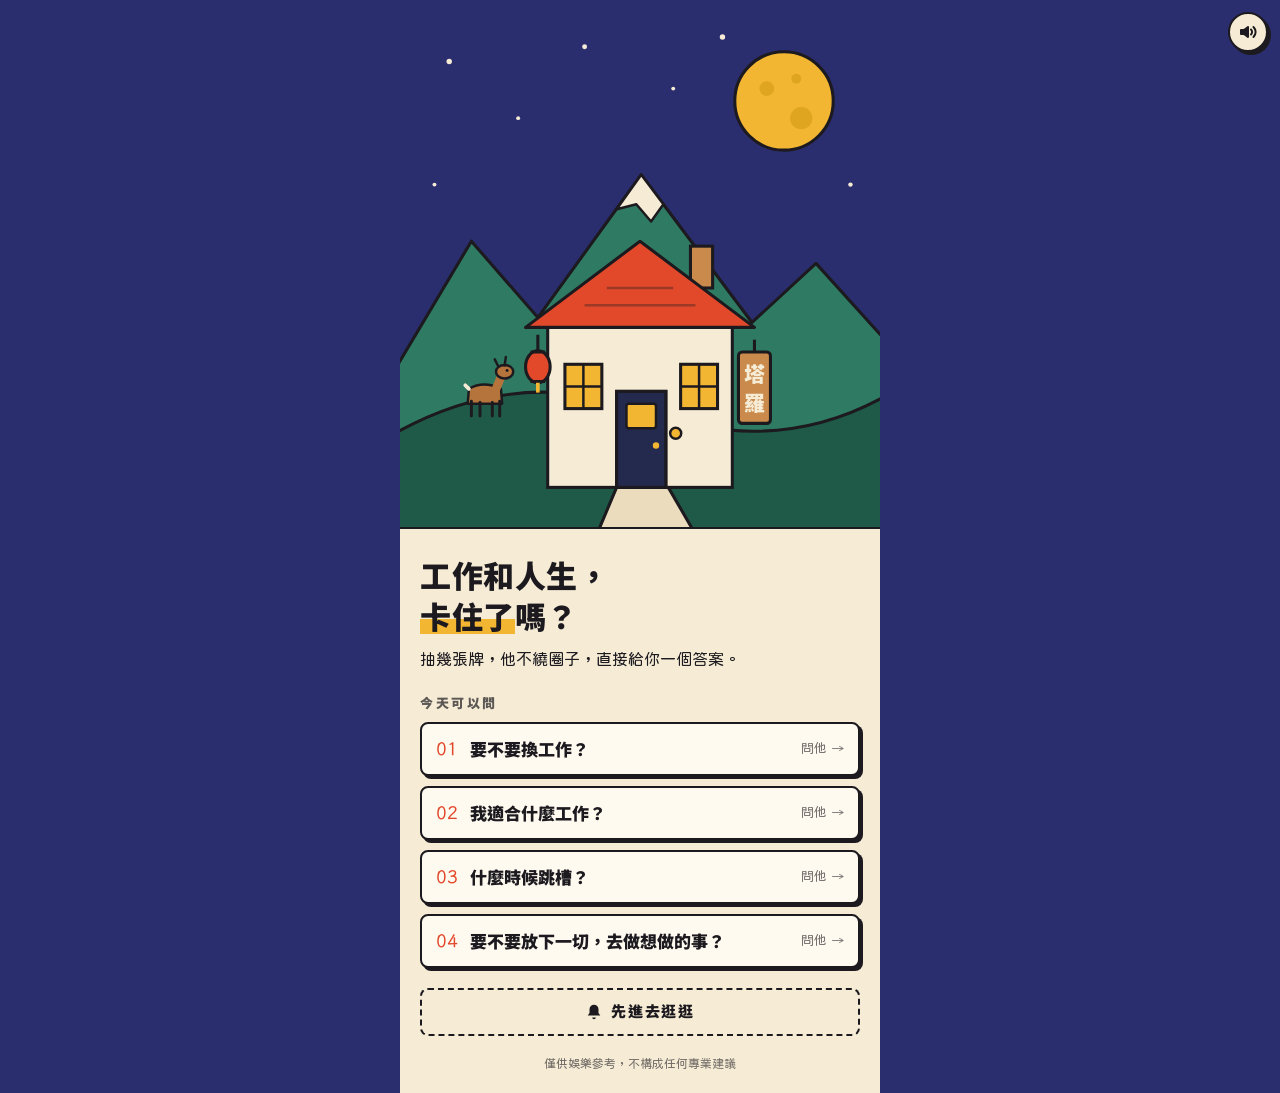
==== index.html @ 12ea39d9 "山邊塔羅試玩版：四道問題、問事單、洗牌抽牌、信件解讀 Co-Authored-By: Claude Opus 5.5 <noreply@anthropic.com> Claude-Session: h" ====
<!doctype html>
<html lang="zh-Hant">
<head>
<meta charset="utf-8">
<meta name="viewport" content="width=device-width, initial-scale=1, viewport-fit=cover">
<title>山邊塔羅（試玩版）</title>
<meta name="robots" content="noindex, nofollow">
<meta name="description" content="工作和人生，卡住了嗎？抽幾張牌，他不繞圈子，直接給你一個答案。">
<meta property="og:type" content="website">
<meta property="og:title" content="山邊塔羅（試玩版）">
<meta property="og:description" content="工作和人生，卡住了嗎？抽幾張牌，他不繞圈子，直接給你一個答案。">
<meta property="og:url" content="https://alvieforwork.github.io/tarot/">
<meta property="og:image" content="https://alvieforwork.github.io/tarot/og.jpg">
<meta property="og:image:width" content="1200">
<meta property="og:image:height" content="630">
<meta name="twitter:card" content="summary_large_image">
<link rel="preconnect" href="https://fonts.googleapis.com">
<link rel="preconnect" href="https://fonts.gstatic.com" crossorigin>
<link href="https://fonts.googleapis.com/css2?family=Huninn&family=LXGW+WenKai+TC:wght@700&family=Noto+Sans+TC:wght@900&family=Noto+Serif+TC:wght@900&display=swap" rel="stylesheet">
<style>
:root{
  --ink:#1c1a1f; --paper:#f6ecd6; --paper-2:#eadcbd; --kraft:#d7b27c; --kraft-2:#c49a5f;
  --table:#1f5a48; --table-2:#2f7a62; --sky:#2a2d6e;
  --red:#e2492b; --yellow:#f2b632; --navy:#232a4d; --skin:#f0c8a2; --wood:#8a5a33;
  --card-w:86px;
  --ui:"Huninn","Noto Sans TC",system-ui,sans-serif;
  --display:"Noto Sans TC",system-ui,sans-serif;
  --hand:"LXGW WenKai TC","Huninn",serif;
  --stamp:"Noto Serif TC",serif;
}
*{box-sizing:border-box;margin:0;padding:0}
[hidden]{display:none!important}
html,body{min-height:100%}
body{font-family:var(--ui);color:var(--ink);line-height:1.65;-webkit-font-smoothing:antialiased;overflow-x:hidden;
  background:var(--sky);transition:background .5s}
body.at-table{background:#184a3b}
button{font:inherit;color:inherit;background:none;border:0;cursor:pointer;-webkit-tap-highlight-color:transparent}
svg{display:block}
.app{max-width:480px;margin:0 auto;min-height:100vh;min-height:100dvh;display:flex;flex-direction:column;position:relative}
.screen{display:none;flex:1;flex-direction:column}
.screen.on{display:flex}
.app.shake{animation:shake .32s}
@keyframes shake{20%{transform:translate(-5px,2px)}40%{transform:translate(5px,-2px)}60%{transform:translate(-3px,1px)}80%{transform:translate(2px,0)}}
@keyframes pop{from{opacity:0;transform:translateY(6px) scale(.94) rotate(var(--r,0deg))}to{opacity:1;transform:none rotate(var(--r,0deg))}}
@keyframes rise{from{opacity:0;transform:translateY(14px)}to{opacity:1;transform:none}}

/* 共用：紙、按鈕 */
.paper{background:var(--paper);border:2.5px solid var(--ink);border-radius:6px;box-shadow:5px 5px 0 var(--ink)}
.btn{display:flex;align-items:center;justify-content:center;gap:8px;width:100%;height:54px;border:2.5px solid var(--ink);border-radius:8px;
  background:var(--red);color:var(--paper);font-family:var(--display);font-weight:900;font-size:17px;letter-spacing:.12em;
  box-shadow:4px 4px 0 var(--ink);transition:transform .08s,box-shadow .08s}
.btn:active{transform:translate(4px,4px);box-shadow:0 0 0 var(--ink)}
.btn:disabled{background:#d3c8ae;color:#8f8672;box-shadow:none;transform:none;cursor:default}
.btn.yellow{background:var(--yellow);color:var(--ink)}
.link{font-size:15px;text-decoration:underline;text-underline-offset:4px;text-decoration-thickness:1.5px;padding:8px 4px}
.link.on-table{color:var(--paper)}
.fine{font-size:12px;opacity:.6;text-align:center}

.mute{position:fixed;top:12px;right:12px;z-index:30;width:40px;height:40px;border-radius:50%;background:var(--paper);border:2.5px solid var(--ink);
  box-shadow:3px 3px 0 var(--ink);display:grid;place-items:center}
.mute svg{width:20px;height:20px}
.mute[aria-pressed=false] .wave{display:none}
.mute[aria-pressed=true] .x{display:none}

/* ---------- 店門口 ---------- */
.scene{width:100%;height:auto}
.scene .door-leaf{transform-box:fill-box;transform-origin:left center;transition:transform .55s cubic-bezier(.5,0,.2,1)}
.scene.open .door-leaf{transform:scaleX(.08)}
.scene .smoke circle,.candle .puff circle{transform-box:fill-box;transform-origin:center}
.scene .smoke circle{animation:smoke 4s linear infinite;opacity:0}
.scene .smoke circle:nth-child(2){animation-delay:1.3s}
.scene .smoke circle:nth-child(3){animation-delay:2.6s}
@keyframes smoke{0%{opacity:0;transform:translate(0,0) scale(.6)}20%{opacity:.9}100%{opacity:0;transform:translate(14px,-46px) scale(1.5)}}
.scene .star{animation:tw 3s ease-in-out infinite}
.scene .star:nth-of-type(2n){animation-delay:1.2s}
@keyframes tw{50%{opacity:.25}}
.scene .lantern{transform-box:fill-box;transform-origin:top center;animation:sway 4s ease-in-out infinite}
@keyframes sway{0%,100%{transform:rotate(-5deg)}50%{transform:rotate(5deg)}}
.scene .deer{cursor:pointer;transform-box:fill-box;transform-origin:bottom center}
.scene .deer.jump{animation:jump .5s}
@keyframes jump{30%{transform:translateY(-16px) rotate(-6deg)}60%{transform:translateY(0)}80%{transform:translateY(-5px)}}
.scene .bark{opacity:0;transition:opacity .15s}
.scene .bark.on{opacity:1}
.door-panel{flex:1;background:var(--paper);border-top:2.5px solid var(--ink);padding:26px 20px 20px;display:flex;flex-direction:column;margin-top:-2px}
.door-panel h1{font-family:var(--display);font-weight:900;font-size:31px;line-height:1.3;letter-spacing:.02em}
.door-panel h1 em{font-style:normal;background:linear-gradient(transparent 58%,var(--yellow) 58% 92%,transparent 92%)}
.door-panel p{font-size:16px;margin:10px 0 20px;max-width:330px}
.door-label{font-family:var(--display);font-weight:900;font-size:13px;letter-spacing:.2em;margin-bottom:8px;opacity:.7}
.door-list{display:flex;flex-direction:column;gap:10px;margin-bottom:20px}
.door-q{display:flex;align-items:center;gap:12px;width:100%;min-height:54px;padding:10px 14px;background:#fffaf0;border:2.5px solid var(--ink);border-radius:8px;
  box-shadow:3px 3px 0 var(--ink);text-align:left;font-family:var(--display);font-weight:900;font-size:17px;transition:transform .08s,box-shadow .08s,background .15s}
.door-q:hover{background:#fff3cf}
.door-q:active{transform:translate(3px,3px);box-shadow:0 0 0 var(--ink)}
.door-q .no{font-family:var(--hand);font-weight:700;color:var(--red);font-size:18px}
.door-q .t{flex:1}
.door-q .go{font-family:var(--ui);font-weight:400;font-size:13px;opacity:.6}
.btn.ghost{background:transparent;color:var(--ink);box-shadow:none;border-style:dashed;height:48px;font-size:15px}
.btn.ghost:active{transform:none}
.btn.ghost svg{fill:var(--ink)}
.door-panel .fine{margin-top:auto;padding-top:18px}

/* ---------- 算命桌 ---------- */
#s-table{background:var(--table);background-image:radial-gradient(rgba(255,255,255,.06) 1.2px,transparent 1.6px);background-size:14px 14px;
  border-left:2.5px solid var(--ink);border-right:2.5px solid var(--ink)}
.reader{position:relative;flex:none}
.reader .hands{width:100%;height:auto}
.finger{transform-box:fill-box}
.hands.drum .rh .finger{animation:drum 1.1s ease-in-out infinite}
.hands.drum .rh .f2{animation-delay:.09s}.hands.drum .rh .f3{animation-delay:.18s}.hands.drum .rh .f4{animation-delay:.27s}
@keyframes drum{0%,40%,100%{transform:translateY(0)}18%{transform:translateY(-6px)}}
.hands .lh,.hands .rh{transform-box:fill-box;transform-origin:top center;transition:transform .2s}
.hands.nod .lh{animation:nod .45s}
@keyframes nod{40%{transform:translateY(-7px) rotate(-4deg)}}
.prop{position:absolute;bottom:2px}
.prop.candle{left:14px;width:42px}
.prop.cup{right:10px;width:58px}
.flame{transform-box:fill-box;transform-origin:bottom center;animation:flick 1.4s ease-in-out infinite;transition:opacity .2s}
@keyframes flick{0%,100%{transform:scale(1) rotate(-2deg)}35%{transform:scale(1.08,.94) rotate(3deg)}70%{transform:scale(.94,1.06) rotate(-3deg)}}
.candle.out .flame{opacity:0}
.candle.big .flame{animation:big .9s}
@keyframes big{30%{transform:scale(1.9)}}
.candle.dim .flame{animation:dim 1s}
@keyframes dim{30%{transform:scale(.35)}}
.candle .puff{opacity:0}
.candle.out .puff{animation:smoke 1.2s linear}
.steam path{stroke-dasharray:4 5;animation:steam 2.4s linear infinite}
@keyframes steam{to{stroke-dashoffset:-18}}
.cup.clink{animation:clink .3s}
@keyframes clink{30%{transform:rotate(-7deg)}70%{transform:rotate(4deg)}}

.remark{--r:-1.5deg;position:relative;z-index:3;margin:-8px auto 0;width:fit-content;max-width:calc(100% - 48px);min-height:44px;
  background:var(--paper);border:2px solid var(--ink);box-shadow:3px 3px 0 var(--ink);border-radius:3px;
  padding:8px 16px;font-family:var(--hand);font-weight:700;font-size:19px;line-height:1.45;text-align:center;transform:rotate(var(--r))}
.remark.pop{animation:pop .28s ease-out both}
.remark::before{content:"";position:absolute;left:50%;top:-9px;width:44px;height:14px;margin-left:-22px;background:rgba(242,182,50,.85);border:1.5px solid rgba(28,26,31,.5);transform:rotate(2deg)}

.stage{display:none;flex:1;flex-direction:column;padding:18px 16px 28px}
.stage.on{display:flex;animation:rise .4s ease-out}

/* 問事單 */
.slip{padding:18px 18px 20px;transform:rotate(-.5deg);display:flex;flex-direction:column}
.slip-head{display:flex;align-items:center;justify-content:space-between;padding-bottom:12px;border-bottom:2.5px solid var(--ink);margin-bottom:16px}
.slip-head .ttl{font-family:var(--display);font-weight:900;font-size:15px;letter-spacing:.3em;color:var(--red);border:2px solid var(--red);padding:2px 6px 2px 10px;border-radius:3px}
.slip-head{flex-wrap:wrap;row-gap:8px}
.slip-title{order:3;width:100%;font-family:var(--display);font-weight:900;font-size:13px;opacity:.6;letter-spacing:.08em}
.slip-head .no{font-size:13px;letter-spacing:.06em}
.slip-head .no b{font-family:var(--hand);font-size:17px;color:var(--red)}
.ticks{display:flex;gap:5px}
.ticks i{width:16px;height:6px;border:1.5px solid var(--ink);border-radius:1px}
.ticks i.done{background:var(--ink)}
.ticks i.now{background:var(--red);border-color:var(--red)}
.q-label{font-family:var(--display);font-weight:900;font-size:20px;margin-bottom:4px}
.q-hint{font-size:13px;opacity:.65;margin-bottom:6px}
.opts{display:flex;flex-direction:column;margin-bottom:18px}
.opt{display:flex;align-items:center;gap:12px;width:100%;min-height:52px;padding:10px 2px;border-bottom:1.5px dashed rgba(28,26,31,.32);text-align:left;font-size:17px}
.opt .mark{flex:none;width:22px;height:22px;border:2px solid var(--ink);border-radius:50%;position:relative;background:#fffaf0}
.opt.multi .mark{border-radius:4px}
.opt .tx{position:relative;z-index:0;padding:0 5px}
.opt .tx::before{content:"";position:absolute;left:0;right:0;bottom:3px;height:58%;background:var(--yellow);z-index:-1;border-radius:2px;
  transform:scaleX(0) skewX(-8deg);transform-origin:left;transition:transform .28s cubic-bezier(.3,.8,.3,1)}
.opt[aria-pressed=true] .tx::before{transform:scaleX(1) skewX(-8deg)}
.opt .mark::after{content:"";position:absolute;left:5px;top:-7px;width:10px;height:20px;border:solid var(--red);border-width:0 3.5px 3.5px 0;
  transform:rotate(40deg) scale(0);transform-origin:bottom right;transition:transform .18s .05s}
.opt[aria-pressed=true] .mark::after{transform:rotate(40deg) scale(1)}
.line-input{width:100%;border:0;border-bottom:2.5px solid var(--ink);background:transparent;font-family:var(--hand);font-weight:700;font-size:26px;
  color:var(--ink);padding:10px 2px 6px;margin:6px 0 22px;outline:none;border-radius:0}
.line-input:focus{border-bottom-color:var(--red)}
.line-input::placeholder{color:rgba(28,26,31,.3);font-size:20px}
textarea.line-input{font-size:20px;height:148px;resize:none;border-bottom:0;padding:0 2px;line-height:37px;
  background-image:repeating-linear-gradient(transparent 0 35px,rgba(28,26,31,.35) 35px 37px)}
textarea.line-input:focus{background-image:repeating-linear-gradient(transparent 0 35px,var(--red) 35px 37px)}
.slip-actions{margin-top:6px;display:flex;flex-direction:column;align-items:center;gap:4px}

/* 菜單 */
.menu{padding:20px 18px 18px;transform:rotate(.4deg)}
.menu-head{text-align:center;padding-bottom:10px;border-bottom:2.5px solid var(--ink)}
.menu-head .t{font-family:var(--hand);font-weight:700;font-size:34px;line-height:1.25}
.menu-head .s{font-size:12px;letter-spacing:.3em;opacity:.6}
.dish{position:relative;display:grid;grid-template-columns:1fr auto;gap:2px 14px;width:100%;text-align:left;padding:16px 6px 16px 4px;
  border-bottom:1.5px dashed rgba(28,26,31,.32);transition:background .15s}
.dish:hover{background:rgba(242,182,50,.16)}
.dish:active{background:rgba(242,182,50,.3)}
.dish .ttl{font-family:var(--display);font-weight:900;font-size:21px;line-height:1.35}
.dish .no{font-family:var(--hand);font-weight:700;color:var(--red);font-size:19px;margin-right:8px}
.dish .price{grid-column:2;grid-row:1/4;align-self:center;font-family:var(--hand);font-weight:700;font-size:27px;color:var(--red);line-height:1}
.dish .price small{font-size:12px;margin-right:2px;font-family:var(--ui)}
.dish .desc{grid-column:1;font-size:14px;opacity:.8}
.dish .mini{grid-column:1;display:flex;gap:7px;margin-top:6px}
.dish .mr{display:flex;gap:2px}
.dish .mr i{width:9px;height:15px;border:1.5px solid var(--ink);border-radius:2px;background:var(--navy)}
.dish .sticker{position:absolute;right:-10px;top:-6px;width:44px;height:44px;border-radius:50%;background:var(--yellow);border:2px solid var(--ink);
  display:grid;place-items:center;font-family:var(--display);font-weight:900;font-size:12px;transform:rotate(12deg);box-shadow:2px 2px 0 var(--ink)}
.menu-foot{font-size:12.5px;text-align:center;opacity:.65;margin-top:14px;line-height:1.8}
.letter-head{font-family:var(--display);font-weight:900;font-size:13px;letter-spacing:.15em;color:var(--red);margin-bottom:8px}

/* 牌 */
.card{width:var(--card-w);aspect-ratio:.58;position:relative;transform-style:preserve-3d;transition:transform .7s cubic-bezier(.3,.7,.2,1)}
.card .face{position:absolute;inset:0;border-radius:7px;backface-visibility:hidden;-webkit-backface-visibility:hidden;overflow:hidden;border:2px solid var(--ink)}
.card .front{transform:rotateY(180deg);background:#e9dfc8}
.card .front img{width:100%;height:100%;object-fit:cover;display:block}
.card.rev .front img{transform:rotate(180deg)}
.card.flipped{transform:rotateY(180deg)}
.back{background:var(--navy)}
.back::before{content:"";position:absolute;inset:4px;border:1.5px solid var(--paper);border-radius:3px;
  background:repeating-linear-gradient(45deg,rgba(246,236,214,.13) 0 2px,transparent 2px 8px),repeating-linear-gradient(-45deg,rgba(246,236,214,.13) 0 2px,transparent 2px 8px)}
.back::after{content:"";position:absolute;inset:0;background:url("data:image/svg+xml,%3Csvg xmlns='http://www.w3.org/2000/svg' viewBox='0 0 40 40'%3E%3Ccircle cx='20' cy='20' r='13' fill='%23232a4d'/%3E%3Cpath d='M26 10.8A11 11 0 1 0 26 29.2A10 10 0 0 1 26 10.8z' fill='%23f2b632' stroke='%231c1a1f' stroke-width='1.2'/%3E%3C/svg%3E") center/50% no-repeat}

/* 洗牌 */
.shuffle-wrap{flex:1;display:flex;flex-direction:column;align-items:center;justify-content:center;gap:26px;padding-bottom:30px}
.deck{position:relative;width:132px;aspect-ratio:.58;touch-action:none;user-select:none;-webkit-user-select:none;-webkit-touch-callout:none;cursor:grab}
.deck .card{position:absolute;inset:0;width:100%;transition:none;box-shadow:2px 2px 0 var(--ink);border-radius:7px}
.bar{width:180px;height:16px;border:2.5px solid var(--ink);border-radius:8px;background:var(--paper);overflow:hidden;box-shadow:3px 3px 0 var(--ink)}
.bar i{display:block;height:100%;width:0;background:var(--yellow);border-right:2.5px solid var(--ink)}
.tag{font-family:var(--display);font-weight:900;font-size:14px;letter-spacing:.1em;background:var(--paper);border:2px solid var(--ink);border-radius:3px;padding:3px 10px;box-shadow:3px 3px 0 var(--ink)}

/* 牌陣 */
.spread{display:grid;grid-template-columns:auto repeat(3,var(--card-w));gap:26px 12px;justify-content:center;align-items:center;margin:4px 0 26px}
.row-tag{writing-mode:vertical-rl;font-family:var(--display);font-weight:900;letter-spacing:.3em;font-size:14px;background:var(--paper);
  border:2px solid var(--ink);border-radius:3px;padding:10px 3px 6px;box-shadow:3px 3px 0 var(--ink)}
.row-tag.alt{background:var(--yellow)}
.slot{width:var(--card-w);aspect-ratio:.58;border-radius:7px;border:2px dashed rgba(246,236,214,.55);position:relative;perspective:800px}
.slot .pos{position:absolute;left:0;right:0;bottom:-22px;text-align:center;font-size:12px;color:var(--paper);opacity:.85}
.slot .card{position:absolute;inset:-2px;width:auto;cursor:pointer;box-shadow:3px 3px 0 rgba(0,0,0,.35);border-radius:7px}
.slot .card.flipped{cursor:default}
.fan{position:relative;height:172px;margin:0 -16px}
.fan .card{--w:56px;width:var(--w);position:absolute;left:50%;bottom:36px;margin-left:calc(var(--w) / -2);transform-origin:50% 270%;
  transition:transform .3s ease,opacity .25s;cursor:pointer}
.fan .card.taken{opacity:0;pointer-events:none}
.pick-actions{display:flex;justify-content:center}
.flyer{position:fixed!important;z-index:40;pointer-events:none;margin:0!important}

/* 解讀信 */
.letter{padding:22px 18px 26px;transform:rotate(.3deg)}
.letter .dear{font-family:var(--hand);font-weight:700;font-size:21px;line-height:1.7}
.letter .dear p{margin-bottom:4px}
.sec{display:flex;align-items:center;gap:10px;margin:30px 0 8px}
.sec span{font-family:var(--display);font-weight:900;font-size:14px;letter-spacing:.2em;background:var(--ink);color:var(--paper);padding:3px 8px 3px 11px;border-radius:2px}
.sec::after{content:"";flex:1;border-top:2.5px solid var(--ink)}
.cread{display:grid;grid-template-columns:70px 1fr;gap:14px;padding:14px 0;border-bottom:1.5px dashed rgba(28,26,31,.32)}
.cread .card{--card-w:70px;box-shadow:3px 3px 0 var(--ink);border-radius:7px}
.cread .meta{font-family:var(--display);font-weight:900;font-size:12px;letter-spacing:.1em;color:var(--red)}
.cread .nm{font-family:var(--display);font-weight:900;font-size:19px;margin:1px 0 3px}
.cread .nm small{font-family:var(--ui);font-weight:400;font-size:13px;background:var(--yellow);padding:0 6px;border-radius:2px;margin-left:6px;vertical-align:2px}
.cread p{font-size:15.5px}

.envelope{position:relative;margin-top:30px;background:var(--kraft);border:2.5px solid var(--ink);border-radius:6px;box-shadow:5px 5px 0 var(--ink);padding:140px 18px 20px;overflow:hidden}
.envelope .flap{position:absolute;left:0;top:0;width:100%;height:96px}
.envelope .seal{position:absolute;left:50%;top:62px;width:62px;height:62px;margin-left:-31px;border-radius:50%;background:var(--red);border:2.5px solid var(--ink);
  box-shadow:inset 0 0 0 5px rgba(0,0,0,.14),3px 3px 0 var(--ink);display:grid;place-items:center;font-family:var(--stamp);font-weight:900;font-size:27px;color:var(--paper);transform:rotate(-8deg)}
.envelope h3{font-family:var(--display);font-weight:900;font-size:22px;text-align:center;margin-bottom:10px}
.envelope ul{list-style:none;font-size:15px;margin-bottom:18px}
.envelope li{padding:6px 0 6px 24px;position:relative;border-bottom:1.5px dashed rgba(28,26,31,.35)}
.envelope li::before{content:"";position:absolute;left:3px;top:13px;width:10px;height:10px;background:var(--ink);transform:rotate(45deg)}
.envelope.opening .seal{animation:crack .45s forwards}
@keyframes crack{30%{transform:rotate(-8deg) scale(1.25)}100%{transform:rotate(40deg) scale(0);opacity:0}}
.envelope.opening{animation:envout .35s .35s forwards}
@keyframes envout{to{opacity:0;transform:translateY(16px) scale(.97)}}
.unsealed{animation:rise .5s ease-out}

.verdict{text-align:center;padding:20px 0 6px}
.verdict .lead{font-size:14px;letter-spacing:.3em;opacity:.7}
.stamp{display:inline-block;margin:14px 0 18px;padding:6px 26px 10px;border:5px solid var(--red);border-radius:10px;outline:2px solid var(--red);outline-offset:4px;
  font-family:var(--stamp);font-weight:900;font-size:56px;line-height:1.15;letter-spacing:.12em;text-indent:.12em;color:var(--red);transform:rotate(-7deg);opacity:0;mix-blend-mode:multiply}
.stamp.hit{animation:hit .3s cubic-bezier(.2,.9,.3,1.2) forwards}
@keyframes hit{from{opacity:0;transform:rotate(-16deg) scale(2.8)}to{opacity:.92;transform:rotate(-7deg) scale(1)}}
.verdict p{text-align:left;font-size:16px}
.steps{list-style:none}
.steps li{display:flex;gap:12px;align-items:flex-start;padding:13px 0;border-bottom:1.5px dashed rgba(28,26,31,.32);font-size:16px;cursor:pointer}
.steps .box{flex:none;width:22px;height:22px;margin-top:3px;border:2px solid var(--ink);border-radius:4px;background:#fffaf0;position:relative}
.steps li[aria-checked=true] .box::after{content:"";position:absolute;left:5px;top:-7px;width:10px;height:20px;border:solid var(--red);border-width:0 3.5px 3.5px 0;transform:rotate(40deg)}
.steps li[aria-checked=true] .st{opacity:.5;text-decoration:line-through}
.sign{font-family:var(--hand);font-weight:700;font-size:20px;line-height:1.7;margin-top:26px}
.sign .by{text-align:right;margin-top:10px}
.result-actions{display:flex;flex-direction:column;align-items:center;gap:6px;margin-top:26px}

/* 對話框 */
.modal{position:fixed;inset:0;background:rgba(15,25,20,.72);display:none;align-items:center;justify-content:center;padding:24px;z-index:50}
.modal.on{display:flex}
.modal .box{max-width:360px;width:100%;padding:22px 20px;animation:pop .25s ease-out}
.modal h3{font-family:var(--display);font-weight:900;font-size:21px;margin-bottom:8px}
.modal p{font-size:15px;margin-bottom:20px}
.modal .row{display:flex;flex-direction:column;gap:6px;align-items:center}

@media (max-width:370px){:root{--card-w:76px}.door-panel h1{font-size:27px}}
@media (prefers-reduced-motion:reduce){*,*::before,*::after{animation:none!important;transition-duration:.01s!important}.stamp{opacity:.92}}
</style>
</head>
<body>
<button class="mute" id="mute" aria-label="聲音" aria-pressed="true">
  <svg viewBox="0 0 20 20" fill="none" stroke="#1c1a1f" stroke-width="2" stroke-linecap="round" stroke-linejoin="round"><path d="M3 8v4h3l4 3V5L6 8H3z" fill="#1c1a1f"/><path class="wave" d="M13 7.5a3.5 3.5 0 0 1 0 5M15.5 5a7 7 0 0 1 0 10"/><path class="x" d="M13.5 8l4 4M17.5 8l-4 4"/></svg>
</button>

<div class="app" id="app">

  <!-- 店門口 -->
  <section class="screen on" id="s-door">
    <svg class="scene" id="scene" viewBox="0 0 390 430" role="img" aria-label="夜裡山邊的一間小塔羅店">
      <rect width="390" height="430" fill="#2a2d6e"/>
      <g fill="#f6ecd6">
        <circle class="star" cx="40" cy="50" r="2.2"/><circle class="star" cx="96" cy="96" r="1.6"/><circle class="star" cx="150" cy="38" r="2"/>
        <circle class="star" cx="222" cy="72" r="1.6"/><circle class="star" cx="262" cy="30" r="2.2"/><circle class="star" cx="366" cy="150" r="1.8"/><circle class="star" cx="28" cy="150" r="1.6"/>
      </g>
      <circle cx="312" cy="82" r="40" fill="#f2b632" stroke="#1c1a1f" stroke-width="2.5"/>
      <circle cx="298" cy="72" r="6" fill="#e0a520"/><circle cx="326" cy="96" r="9" fill="#e0a520"/><circle cx="322" cy="64" r="4" fill="#e0a520"/>
      <path d="M-4 300 L58 196 L112 258 L196 142 L286 262 L338 214 L394 276 V434 H-4Z" fill="#2f7a62" stroke="#1c1a1f" stroke-width="2.5" stroke-linejoin="round"/>
      <path d="M196 142 L176 170 L192 166 L204 180 L214 166Z" fill="#f6ecd6" stroke="#1c1a1f" stroke-width="2" stroke-linejoin="round"/>
      <path d="M-4 352 Q96 296 200 334 T394 322 V434 H-4Z" fill="#1f5a48" stroke="#1c1a1f" stroke-width="2.5"/>

      <!-- 山羌（彩蛋） -->
      <g class="deer" id="deer" role="button" aria-label="山坡上的山羌" tabindex="0">
        <rect x="42" y="296" width="52" height="46" fill="transparent"/>
        <path d="M56 316 q12 -7 26 0 l1 12 h-28z" fill="#b5743c" stroke="#1c1a1f" stroke-width="2" stroke-linejoin="round"/>
        <path d="M58 326 v12 M65 327 v11 M75 327 v11 M81 326 v12" stroke="#1c1a1f" stroke-width="2.4" stroke-linecap="round"/>
        <path d="M78 316 l5 -12" stroke="#b5743c" stroke-width="7" stroke-linecap="round"/>
        <ellipse cx="85" cy="302" rx="7" ry="5.5" fill="#b5743c" stroke="#1c1a1f" stroke-width="2"/>
        <path d="M80 298 l-3 -6 M85 297 l1 -7" stroke="#1c1a1f" stroke-width="2" stroke-linecap="round"/>
        <circle cx="87" cy="301" r="1.2" fill="#1c1a1f"/>
        <path d="M56 316 l-3 -3" stroke="#f6ecd6" stroke-width="3" stroke-linecap="round"/>
      </g>

      <!-- 店 -->
      <g class="smoke" fill="#f6ecd6"><circle cx="246" cy="196" r="6"/><circle cx="246" cy="196" r="6"/><circle cx="246" cy="196" r="6"/></g>
      <rect x="236" y="200" width="18" height="34" fill="#c98a4b" stroke="#1c1a1f" stroke-width="2.5"/>
      <path d="M176 396 L160 434 H240 L218 396Z" fill="#eadcbd" stroke="#1c1a1f" stroke-width="2.5" stroke-linejoin="round"/>
      <rect x="120" y="262" width="150" height="134" fill="#f6ecd6" stroke="#1c1a1f" stroke-width="2.5"/>
      <path d="M102 266 L195 196 L288 266Z" fill="#e2492b" stroke="#1c1a1f" stroke-width="2.5" stroke-linejoin="round"/>
      <path d="M150 248 h90 M168 234 h54" stroke="#1c1a1f" stroke-width="2" opacity=".35"/>
      <rect x="134" y="296" width="30" height="36" fill="#f2b632" stroke="#1c1a1f" stroke-width="2.5"/><path d="M149 296 v36 M134 314 h30" stroke="#1c1a1f" stroke-width="2"/>
      <rect x="228" y="296" width="30" height="36" fill="#f2b632" stroke="#1c1a1f" stroke-width="2.5"/><path d="M243 296 v36 M228 314 h30" stroke="#1c1a1f" stroke-width="2"/>
      <rect x="176" y="318" width="40" height="78" fill="#f2b632" stroke="#1c1a1f" stroke-width="2.5"/>
      <g class="door-leaf"><rect x="176" y="318" width="40" height="78" fill="#232a4d" stroke="#1c1a1f" stroke-width="2.5"/><rect x="184" y="328" width="24" height="20" rx="2" fill="#f2b632" stroke="#1c1a1f" stroke-width="2"/><circle cx="208" cy="362" r="2.6" fill="#f2b632"/></g>
      <circle cx="224" cy="352" r="4.5" fill="#f2b632" stroke="#1c1a1f" stroke-width="2"/>
      <path d="M288 276 v10" stroke="#1c1a1f" stroke-width="2.5"/>
      <rect x="275" y="286" width="26" height="58" rx="3" fill="#c98a4b" stroke="#1c1a1f" stroke-width="2.5"/>
      <text x="288" y="310" text-anchor="middle" font-family="Noto Sans TC" font-weight="900" font-size="17" fill="#f6ecd6">塔</text>
      <text x="288" y="334" text-anchor="middle" font-family="Noto Sans TC" font-weight="900" font-size="17" fill="#f6ecd6">羅</text>
      <g class="lantern"><path d="M112 272 v14" stroke="#1c1a1f" stroke-width="2.5"/><ellipse cx="112" cy="298" rx="10" ry="13" fill="#e2492b" stroke="#1c1a1f" stroke-width="2.5"/><path d="M106 286 h12 M106 310 h12" stroke="#1c1a1f" stroke-width="2.5"/><path d="M112 311 v8" stroke="#f2b632" stroke-width="3"/></g>
      <g class="bark" id="bark"><rect x="14" y="262" width="46" height="27" rx="5" fill="#f6ecd6" stroke="#1c1a1f" stroke-width="2"/><path d="M48 288 l6 8 l2 -8z" fill="#f6ecd6" stroke="#1c1a1f" stroke-width="2" stroke-linejoin="round"/><text x="37" y="281" text-anchor="middle" font-family="Noto Sans TC" font-weight="900" font-size="15" fill="#1c1a1f">汪！</text></g>
    </svg>
    <div class="door-panel">
      <h1>工作和人生，<br><em>卡住了</em>嗎？</h1>
      <p>抽幾張牌，他不繞圈子，直接給你一個答案。</p>
      <div class="door-label">今天可以問</div>
      <div class="door-list" id="door-list"></div>
      <button class="btn ghost" id="ring">
        <svg width="18" height="18" viewBox="0 0 20 20"><path d="M10 2a5 5 0 0 0-5 5v4l-2 3h14l-2-3V7a5 5 0 0 0-5-5zM8 16a2 2 0 0 0 4 0z"/></svg>先進去逛逛
      </button>
      <div class="fine">僅供娛樂參考，不構成任何專業建議</div>
    </div>
  </section>

  <!-- 算命桌 -->
  <section class="screen" id="s-table">
    <div class="reader">
      <svg class="hands drum" id="hands" viewBox="0 0 390 132" aria-hidden="true">
        <g stroke="#1c1a1f" stroke-width="2.5" stroke-linejoin="round">
          <path d="M112 -12 H278 Q300 -12 305 12 L312 40 Q195 66 78 40 L85 12 Q90 -12 112 -12Z" fill="#232a4d"/>
          <path d="M170 -6 L195 30 L220 -6Z" fill="#f0c8a2"/>
          <path d="M183 8 Q195 20 207 8" fill="none" stroke="#f2b632" stroke-width="2"/>
          <!-- 左手（畫面左邊） -->
          <g class="lh"><g transform="rotate(9 100 24)">
            <rect x="78" y="14" width="46" height="62" rx="16" fill="#232a4d"/>
            <rect x="77" y="66" width="48" height="12" rx="4" fill="#f6ecd6"/>
            <rect class="finger f1" x="81" y="98" width="9.5" height="20" rx="4.75" fill="#f0c8a2"/>
            <rect class="finger f2" x="91.5" y="98" width="9.5" height="25" rx="4.75" fill="#f0c8a2"/>
            <rect class="finger f3" x="102" y="98" width="9.5" height="26" rx="4.75" fill="#f0c8a2"/>
            <rect class="finger f4" x="112.5" y="98" width="9.5" height="21" rx="4.75" fill="#f0c8a2"/>
            <rect x="119" y="84" width="10" height="23" rx="5" fill="#f0c8a2" transform="rotate(-30 124 86)"/>
            <rect x="80" y="77" width="42" height="31" rx="13" fill="#f0c8a2"/>
            <rect x="102" y="110" width="9.5" height="4.5" fill="#f2b632" stroke-width="1.5"/>
          </g></g>
          <!-- 右手（畫面右邊），手腕有木珠 -->
          <g class="rh"><g transform="translate(390 0) scale(-1 1) rotate(9 100 24)">
            <rect x="78" y="14" width="46" height="62" rx="16" fill="#232a4d"/>
            <rect x="77" y="66" width="48" height="12" rx="4" fill="#f6ecd6"/>
            <rect class="finger f4" x="81" y="98" width="9.5" height="20" rx="4.75" fill="#f0c8a2"/>
            <rect class="finger f3" x="91.5" y="98" width="9.5" height="25" rx="4.75" fill="#f0c8a2"/>
            <rect class="finger f2" x="102" y="98" width="9.5" height="26" rx="4.75" fill="#f0c8a2"/>
            <rect class="finger f1" x="112.5" y="98" width="9.5" height="21" rx="4.75" fill="#f0c8a2"/>
            <rect x="119" y="84" width="10" height="23" rx="5" fill="#f0c8a2" transform="rotate(-30 124 86)"/>
            <rect x="80" y="77" width="42" height="31" rx="13" fill="#f0c8a2"/>
            <g fill="#8a5a33" stroke-width="1.5"><circle cx="82" cy="81" r="4.2"/><circle cx="90" cy="82.5" r="4.2"/><circle cx="98" cy="83" r="4.2"/><circle cx="106" cy="83" r="4.2"/><circle cx="114" cy="82.5" r="4.2"/><circle cx="121" cy="81" r="4.2"/></g>
          </g></g>
        </g>
      </svg>
      <button class="prop candle" id="candle" aria-label="蠟燭">
        <svg viewBox="0 0 42 74"><g stroke="#1c1a1f" stroke-width="2.5" stroke-linejoin="round">
          <g class="puff" fill="#f6ecd6" stroke="none"><circle cx="21" cy="22" r="4"/></g>
          <path class="flame" d="M21 6 Q30 20 21 30 Q12 20 21 6Z" fill="#f2b632"/>
          <path d="M21 30 v5" stroke-width="2"/>
          <rect x="13" y="34" width="16" height="28" rx="2" fill="#f6ecd6"/>
          <path d="M13 42 q4 4 6 -1" fill="none" stroke-width="2"/>
          <ellipse cx="21" cy="64" rx="17" ry="5.5" fill="#c98a4b"/>
        </g></svg>
      </button>
      <button class="prop cup" id="cup" aria-label="茶杯">
        <svg viewBox="0 0 58 62"><g stroke="#1c1a1f" stroke-width="2.5" stroke-linejoin="round" stroke-linecap="round">
          <g class="steam" fill="none" stroke="#f6ecd6"><path d="M20 22 q-5 -6 0 -11 q5 -5 0 -10"/><path d="M32 22 q-5 -6 0 -11 q5 -5 0 -10"/></g>
          <path d="M40 34 h6 a6 6 0 0 1 0 12 h-6" fill="none"/>
          <path d="M10 28 h32 v14 a12 12 0 0 1 -12 12 h-8 a12 12 0 0 1 -12 -12z" fill="#f6ecd6"/>
          <path d="M10 28 h32" stroke="#8a5a33" stroke-width="5"/>
          <ellipse cx="26" cy="56" rx="22" ry="4.5" fill="#e2492b"/>
        </g></svg>
      </button>
    </div>
    <div class="remark" id="remark" aria-live="polite"></div>

    <!-- 菜單 -->
    <div class="stage on" id="st-menu">
      <div class="paper menu">
        <div class="menu-head"><div class="t">今日問題</div><div class="s">工作和人生的大決定</div></div>
        <div id="menu-list"></div>
        <div class="menu-foot">每一道都附：問事單、親手抽牌、一封寫給你的信<br>更多問題，陸續上架</div>
      </div>
    </div>

    <!-- 問事單 -->
    <div class="stage" id="st-slip">
      <div class="paper slip">
        <div class="slip-head">
          <span class="ttl">問事單</span><span class="slip-title" id="slip-title"></span>
          <span class="ticks" id="ticks"></span>
          <span class="no">No. <b id="slip-no"></b></span>
        </div>
        <div id="q-body" style="display:flex;flex-direction:column;flex:1"></div>
      </div>
    </div>

    <!-- 洗牌 -->
    <div class="stage" id="st-shuffle">
      <div class="shuffle-wrap">
        <div class="deck" id="deck" role="button" tabindex="0" aria-label="按住洗牌"></div>
        <div class="bar"><i id="bar"></i></div>
        <div class="tag" id="deck-label">按住牌堆洗牌</div>
      </div>
    </div>

    <!-- 抽牌、翻牌 -->
    <div class="stage" id="st-pick">
      <div class="spread" id="spread"></div>
      <div class="fan" id="fan"></div>
      <div class="pick-actions"><button class="btn yellow" id="to-result" hidden>聽他怎麼說</button></div>
    </div>

    <!-- 解讀 -->
    <div class="stage" id="st-result">
      <div class="paper letter" id="letter"></div>
      <div class="result-actions">
        <button class="btn yellow" id="again">再問一題</button>
        <button class="link on-table" id="leave">離開這家店</button>
        <div class="fine" style="color:var(--paper)">僅供娛樂參考，不構成任何專業建議</div>
      </div>
    </div>
  </section>
</div>

<div class="modal" id="pay-modal" role="dialog" aria-modal="true" aria-labelledby="pay-title">
  <div class="box paper">
    <h3 id="pay-title">付款功能準備中</h3>
    <p>這是試玩版，還沒有接上付款。正式版會在這裡用綠界付款，付款完成後信封就會打開。</p>
    <div class="row">
      <button class="btn" id="demo-unlock">試玩：直接拆開</button>
      <button class="link" id="pay-close">先不要</button>
    </div>
  </div>
</div>

<script src="cards.js"></script>
<script src="reading.js"></script>
<script>
const $ = s => document.querySelector(s);
const reduce = matchMedia('(prefers-reduced-motion: reduce)').matches;
const wait = ms => new Promise(r => setTimeout(r, ms));
// 自己玩用：網址加 ?full，信封會自動拆開，不跳付款
const FULL = new URLSearchParams(location.search).has('full');

/* ---------- 聲音：全部用程式合成，不載入音檔 ---------- */
const Snd = (() => {
  let ctx = null, on = true, buf = null;
  function ac(){
    if (!on) return null;
    try {
      if (!ctx) {
        ctx = new (window.AudioContext || window.webkitAudioContext)();
        buf = ctx.createBuffer(1, ctx.sampleRate, ctx.sampleRate);
        const d = buf.getChannelData(0); for (let i = 0; i < d.length; i++) d[i] = Math.random() * 2 - 1;
      }
      if (ctx.state === 'suspended') ctx.resume();
      return ctx;
    } catch (e) { return null; }
  }
  function noise({ dur = .08, type = 'bandpass', f = 2000, f2, q = 1, gain = .25, delay = 0 }){
    const c = ac(); if (!c) return; const t = c.currentTime + delay;
    const s = c.createBufferSource(); s.buffer = buf; s.loop = true;
    const fl = c.createBiquadFilter(); fl.type = type; fl.Q.value = q; fl.frequency.setValueAtTime(f, t);
    if (f2) fl.frequency.exponentialRampToValueAtTime(f2, t + dur);
    const g = c.createGain(); g.gain.setValueAtTime(gain, t); g.gain.exponentialRampToValueAtTime(.001, t + dur);
    s.connect(fl).connect(g).connect(c.destination); s.start(t, Math.random() * .5); s.stop(t + dur + .02);
  }
  function tone({ f = 440, f2, dur = .3, type = 'sine', gain = .2, delay = 0 }){
    const c = ac(); if (!c) return; const t = c.currentTime + delay;
    const o = c.createOscillator(); o.type = type; o.frequency.setValueAtTime(f, t);
    if (f2) o.frequency.exponentialRampToValueAtTime(f2, t + dur);
    const g = c.createGain(); g.gain.setValueAtTime(gain, t); g.gain.exponentialRampToValueAtTime(.001, t + dur);
    o.connect(g).connect(c.destination); o.start(t); o.stop(t + dur + .02);
  }
  return {
    get on(){ return on; },
    toggle(){ on = !on; if (!on && ctx) ctx.suspend(); return on; },
    ding(){ tone({ f: 1318, dur: 1.1, gain: .16 }); tone({ f: 1976, dur: .7, gain: .07 }); tone({ f: 988, dur: 1.3, gain: .12, delay: .22 }); },
    tick(){ noise({ dur: .05, f: 3200, q: 2, gain: .22 }); },
    scratch(){ noise({ dur: .16, f: 1800, f2: 3400, q: 1.2, gain: .16 }); },
    swish(){ noise({ dur: .2, f: 500, f2: 2600, q: .9, gain: .2 }); },
    riffle(){ noise({ dur: .045, type: 'highpass', f: 2200, gain: .13 }); },
    flip(){ noise({ dur: .05, type: 'highpass', f: 1800, gain: .3 }); tone({ f: 150, f2: 70, dur: .09, gain: .22 }); },
    thud(){ tone({ f: 82, f2: 38, dur: .34, gain: .5 }); noise({ dur: .12, type: 'lowpass', f: 320, gain: .32 }); },
    chime(){ tone({ f: 784, dur: .5, gain: .1 }); tone({ f: 1175, dur: .7, gain: .1, delay: .09 }); tone({ f: 1568, dur: .9, gain: .08, delay: .18 }); },
    stamp(){ tone({ f: 105, f2: 42, dur: .22, gain: .6 }); noise({ dur: .09, type: 'lowpass', f: 900, gain: .45 }); },
    puff(){ noise({ dur: .22, type: 'lowpass', f: 700, f2: 200, gain: .16 }); },
    clink(){ tone({ f: 2350, dur: .25, gain: .1 }); tone({ f: 3520, dur: .16, gain: .05 }); },
    tear(){ noise({ dur: .3, f: 1200, f2: 4200, q: .7, gain: .26 }); noise({ dur: .08, type: 'highpass', f: 2600, gain: .22, delay: .1 }); },
    bark(){ tone({ f: 620, f2: 380, dur: .13, type: 'sawtooth', gain: .12 }); noise({ dur: .1, f: 1100, q: 1.5, gain: .12 }); },
  };
})();
$('#mute').onclick = () => $('#mute').setAttribute('aria-pressed', Snd.toggle());

function show(id){
  document.querySelectorAll('.screen').forEach(s => s.classList.toggle('on', s.id === id));
  document.body.classList.toggle('at-table', id === 's-table');
  window.scrollTo(0, 0);
}
function stage(id){
  document.querySelectorAll('.stage').forEach(s => s.classList.toggle('on', s.id === id));
  window.scrollTo({ top: 0, behavior: reduce ? 'auto' : 'smooth' });
}
function shake(){ const a = $('#app'); a.classList.remove('shake'); void a.offsetWidth; a.classList.add('shake'); }

/* 塔羅師的紙條：他說的話都寫在這裡 */
function say(text){
  const r = $('#remark'); r.textContent = text;
  r.style.setProperty('--r', (Math.random() * 3 - 1.5).toFixed(1) + 'deg');
  r.classList.remove('pop'); void r.offsetWidth; r.classList.add('pop');
}
function nod(){ const h = $('#hands'); h.classList.remove('nod'); void h.offsetWidth; h.classList.add('nod'); }
function drum(on){ $('#hands').classList.toggle('drum', on); }

/* ---------- 店門口 ---------- */
// 進店：沒指定問題 → 先看菜單；從門口點了問題 → 直接開始那一題
async function enterShop(k){
  const btns = document.querySelectorAll('#ring, .door-q');
  btns.forEach(b => b.disabled = true);
  Snd.ding();
  $('#scene').classList.add('open');
  await wait(reduce ? 50 : 750);
  show('s-table');
  if (k) { chooseTopic(k); startSlip(); } else startMenu();
  btns.forEach(b => b.disabled = false); $('#scene').classList.remove('open');
}
$('#ring').onclick = () => enterShop();
$('#door-list').innerHTML = Object.entries(TOPICS).map(([k, t], i) =>
  `<button class="door-q" data-t="${k}"><span class="no">${String(i + 1).padStart(2, '0')}</span><span class="t">${t.title}</span><span class="go">問他 →</span></button>`).join('');
document.querySelectorAll('.door-q').forEach(b => b.onclick = () => enterShop(b.dataset.t));
(function(){
  const deer = $('#deer'), bark = $('#bark'); let t;
  const go = () => { Snd.bark(); deer.classList.remove('jump'); void deer.getBBox(); deer.classList.add('jump'); bark.classList.add('on'); clearTimeout(t); t = setTimeout(() => bark.classList.remove('on'), 900); };
  deer.addEventListener('click', go);
  deer.addEventListener('keydown', e => { if (e.key === 'Enter' || e.key === ' ') { e.preventDefault(); go(); } });
})();

/* ---------- 桌上的東西 ---------- */
(function(){
  const c = $('#candle'); let t;
  c.onclick = () => {
    if (c.classList.contains('out')) return;
    Snd.puff(); c.classList.add('out');
    clearTimeout(t); t = setTimeout(() => { c.classList.remove('out'); Snd.tick(); }, 1600);
  };
  const cup = $('#cup');
  cup.onclick = () => { Snd.clink(); cup.classList.remove('clink'); void cup.offsetWidth; cup.classList.add('clink'); };
})();
function flame(kind){ const c = $('#candle'); c.classList.remove('big', 'dim'); void c.offsetWidth; c.classList.add(kind); }

/* ---------- 菜單 ---------- */
let A = { name: '' }, topic = null, topicKey = '';
const ZH = ['零','一','二','三','四','五','六','七','八','九'];
const SEC = {
  switch: ['兩條路的現況', '接下來的路'],
  talent: ['你的天賦和熱情', '阻礙和方向'],
  timing: ['下個月，和一個提醒', '另外兩個月'],
  leap: ['你心裡的聲音', '出發之後'],
};
const esc = s => String(s).replace(/[&<>"]/g, c => ({ '&':'&amp;', '<':'&lt;', '>':'&gt;', '"':'&quot;' }[c]));
const posOf = row => (typeof row.pos === 'function' ? row.pos() : row.pos);

function startMenu(){
  stage('st-menu'); drum(true);
  say(A.name ? `${A.name}，還想問什麼？` : '歡迎。今天想問哪一件？');
  $('#menu-list').innerHTML = Object.entries(TOPICS).map(([k, t], i) => {
    const mini = t.rows.map(r => `<span class="mr">${posOf(r).map(() => '<i></i>').join('')}</span>`).join('');
    return `<button class="dish" data-t="${k}">
      ${i === 0 ? '<span class="sticker">招牌</span>' : ''}
      <span class="ttl"><span class="no">${String(i + 1).padStart(2, '0')}</span>${t.title}</span>
      <span class="price"><small>NT</small>${t.price}</span>
      <span class="desc">${t.desc}</span>
      <span class="mini" aria-label="${t.rows.reduce((n, r) => n + posOf(r).length, 0)} 張牌">${mini}</span>
    </button>`;
  }).join('');
  document.querySelectorAll('.dish').forEach(b => b.onclick = () => {
    Snd.scratch(); nod(); chooseTopic(b.dataset.t);
    setTimeout(startSlip, reduce ? 0 : 250);
  });
}
function chooseTopic(k){
  topicKey = k; topic = TOPICS[k];
  A = { name: A.name };
  topic.qs.forEach(q => { A[q.key] = q.type === 'multi' ? [] : q.type === 'area' ? '' : null; });
}

/* ---------- 問事單 ---------- */
const NAME_Q = { key: 'name', type: 'text', label: '稱呼', say: '坐。先告訴我，怎麼稱呼你？', ph: '暱稱就可以', next: '寫好了' };
let QS = [], qi = 0, busy = false;

function startSlip(){
  QS = (A.name ? [] : [NAME_Q]).concat(topic.qs);
  qi = 0; busy = false;
  $('#slip-title').textContent = topic.title;
  $('#slip-no').textContent = String(Math.floor(Math.random() * 9000) + 1000);
  stage('st-slip'); drum(true); renderQ();
}
function renderQ(){
  const q = QS[qi];
  $('#ticks').innerHTML = QS.map((_, i) => `<i class="${i < qi ? 'done' : i === qi ? 'now' : ''}"></i>`).join('');
  say(typeof q.say === 'function' ? q.say(A) : q.say);
  let h = `<div class="q-label">${ZH[qi + 1]}、${q.label}</div>`;
  h += q.hint ? `<div class="q-hint">${q.hint}</div>` : '';
  if (q.type === 'text') h += `<input class="line-input" id="f" maxlength="12" placeholder="${q.ph}" value="${esc(A.name)}" autocomplete="nickname" aria-label="${q.label}">`;
  if (q.type === 'area') h += `<textarea class="line-input" id="f" maxlength="200" placeholder="${q.ph}" aria-label="${q.label}">${esc(A.note || '')}</textarea>`;
  if (q.opts) h += '<div class="opts">' + Object.entries(q.opts).map(([k, o]) => {
    const on = q.type === 'multi' ? A[q.key].includes(k) : A[q.key] === k;
    return `<button class="opt ${q.type === 'multi' ? 'multi' : ''}" data-k="${k}" aria-pressed="${on}"><span class="mark"></span><span class="tx">${o.label}</span></button>`;
  }).join('') + '</div>';
  h += '<div class="slip-actions">';
  if (q.type !== 'one') h += `<button class="btn" id="next">${q.next || '下一欄'}</button>`;
  if (q.skip) h += `<button class="link" id="skip">${q.skip}</button>`;
  h += qi > 0 ? `<button class="link" id="back">← 上一欄</button>` : `<button class="link" id="back">← 換一道問題</button>`;
  h += '</div>';
  $('#q-body').innerHTML = h;

  const f = $('#f'), nx = $('#next');
  if (f && q.type === 'text') {
    const sync = () => nx.disabled = !f.value.trim();
    f.addEventListener('input', sync); sync();
    f.addEventListener('keydown', e => { if (e.key === 'Enter' && f.value.trim()) nx.click(); });
  }
  if (q.type === 'multi') nx.disabled = !A[q.key].length;

  document.querySelectorAll('.opt').forEach(b => b.onclick = async () => {
    if (busy) return;
    const k = b.dataset.k;
    if (q.type === 'one') {
      busy = true; A[q.key] = k;
      document.querySelectorAll('.opt').forEach(x => x.setAttribute('aria-pressed', x === b));
      Snd.scratch(); nod(); say(q.opts[k].r);
      await wait(reduce ? 500 : 1100);
      busy = false; advance();
    } else {
      const arr = A[q.key], i = arr.indexOf(k);
      if (i >= 0) arr.splice(i, 1);
      else { if (arr.length >= q.max) arr.shift(); arr.push(k); Snd.scratch(); nod(); say(q.opts[k].r); }
      document.querySelectorAll('.opt').forEach(x => x.setAttribute('aria-pressed', arr.includes(x.dataset.k)));
      nx.disabled = !arr.length;
    }
  });
  if (nx) nx.onclick = () => { if (busy) return; if (f) A[q.key] = f.value.trim(); Snd.tick(); advance(); };
  const sk = $('#skip'); if (sk) sk.onclick = () => { A.note = ''; advance(); };
  $('#back').onclick = () => {
    if (busy) return;
    if (f) A[q.key] = f.value.trim();
    if (qi > 0) { qi--; renderQ(); } else startMenu();
  };
}
function advance(){
  if (qi < QS.length - 1) { qi++; renderQ(); }
  else startShuffle();
}

/* ---------- 洗牌（按住） ---------- */
const backHTML = '<div class="face back"></div><div class="face front"></div>';
let deckOrder = [];
function startShuffle(){
  stage('st-shuffle'); drum(true);
  say('好，我知道了。' + topic.shuffleSay);
  const deck = $('#deck');
  deck.innerHTML = Array.from({ length: 6 }, () => `<div class="card">${backHTML}</div>`).join('');
  [...deck.children].forEach((c, i) => c.style.transform = `translate(${i * 1.2}px,${-i * 1.4}px)`);
  $('#bar').style.width = '0';
  $('#deck-label').textContent = '按住牌堆洗牌';
}
(function(){
  const deck = $('#deck'); const NEED = 1900;
  let held = 0, holding = false, last = 0, raf = 0, done = false, lastRiffle = 0;
  function tick(t){
    const dt = last ? Math.min(50, t - last) : 16; last = t;
    held = holding ? held + dt : Math.max(0, held - dt * 1.5);
    $('#bar').style.width = Math.min(100, held / NEED * 100) + '%';
    const cs = deck.children;
    for (let i = 0; i < cs.length; i++) {
      if (holding && !reduce) {
        const k = Math.sin(t / 85 + i * 1.7);
        cs[i].style.transform = `translate(${k * 30 * (i % 2 ? 1 : -1)}px,${-i * 1.4 + Math.cos(t / 110 + i) * 5}px) rotate(${k * 8}deg)`;
      } else cs[i].style.transform = `translate(${i * 1.2}px,${-i * 1.4}px)`;
    }
    if (holding && t - lastRiffle > 75) { lastRiffle = t; Snd.riffle(); }
    if (held >= NEED && !done) { done = true; holding = false; finish(); raf = 0; last = 0; return; }
    if (holding || held > 0) raf = requestAnimationFrame(tick); else { last = 0; raf = 0; }
  }
  const down = e => {
    if (done) return; e.preventDefault(); holding = true; drum(false);
    $('#deck-label').textContent = '心裡想著你的問題……';
    if (!raf) raf = requestAnimationFrame(tick);
  };
  const up = () => { if (!holding) return; holding = false; if (!done) { $('#deck-label').textContent = '再按久一點'; say('還沒，再洗一下。'); } };
  deck.addEventListener('pointerdown', down);
  ['pointerup', 'pointerleave', 'pointercancel'].forEach(ev => deck.addEventListener(ev, up));
  deck.addEventListener('contextmenu', e => e.preventDefault());
  deck.addEventListener('keydown', e => { if ((e.key === ' ' || e.key === 'Enter') && !e.repeat) down(e); });
  deck.addEventListener('keyup', e => { if (e.key === ' ' || e.key === 'Enter') up(); });
  async function finish(){
    $('#deck-label').textContent = '洗好了'; Snd.flip();
    deckOrder = CARDS.map(c => ({ card: c, rev: Math.random() < .3 })).sort(() => Math.random() - .5);
    await wait(reduce ? 100 : 600);
    done = false; held = 0; startPick();
  }
})();

/* ---------- 抽牌、翻牌 ---------- */
let picks = [], SLOTS = [];
function startPick(){
  stage('st-pick'); picks = []; drum(true);
  SLOTS = topic.rows.flatMap(r => posOf(r).map(p => ({ tag: r.tag, pos: p })));
  say(`憑直覺，抽${ZH[SLOTS.length]}張。`);
  const cols = Math.max(...topic.rows.map(r => posOf(r).length));
  const sp = $('#spread');
  sp.style.gridTemplateColumns = `auto repeat(${cols}, var(--card-w))`;
  let h = '', idx = 0;
  topic.rows.forEach(r => {
    h += `<div class="row-tag ${r.cls || ''}">${r.tag}</div>`;
    const ps = posOf(r);
    ps.forEach(p => h += `<div class="slot" data-i="${idx++}"><span class="pos">${p}</span></div>`);
    for (let k = ps.length; k < cols; k++) h += '<div></div>';
  });
  sp.innerHTML = h;
  const fan = $('#fan'), n = deckOrder.length, arc = 64;
  fan.innerHTML = deckOrder.map((d, i) => {
    const a = -arc / 2 + arc * i / (n - 1);
    return `<div class="card" data-i="${i}" data-a="${a}" style="transform:rotate(${a}deg)" role="button" tabindex="0" aria-label="抽第 ${i + 1} 張">${backHTML}</div>`;
  }).join('');
  fan.hidden = false; fan.style.opacity = 1; fan.getAnimations().forEach(x => x.cancel());
  fan.querySelectorAll('.card').forEach(c => {
    const base = `rotate(${c.dataset.a}deg)`;
    c.onmouseenter = () => { if (!c.classList.contains('taken')) c.style.transform = base + ' translateY(-12px)'; };
    c.onmouseleave = () => c.style.transform = base;
    c.onclick = () => pick(c);
    c.onkeydown = e => { if (e.key === 'Enter' || e.key === ' ') { e.preventDefault(); pick(c); } };
  });
  $('#to-result').hidden = true;
}
function cardFace(d){ return `<div class="face back"></div><div class="face front"><img src="assets/cards/major_${String(d.card.n).padStart(2, '0')}.jpg" alt="${d.card.zh}"></div>`; }
function pick(el){
  if (picks.length >= SLOTS.length || el.classList.contains('taken')) return;
  const d = deckOrder[+el.dataset.i], idx = picks.length, S = SLOTS[idx];
  const slot = document.querySelector(`.slot[data-i="${idx}"]`);
  const p = { draw: d, flipped: false }; picks.push(p);
  const from = el.getBoundingClientRect();
  el.classList.add('taken'); Snd.swish();

  const card = document.createElement('div');
  card.className = 'card' + (d.rev ? ' rev' : '');
  card.innerHTML = cardFace(d);
  card.setAttribute('role', 'button'); card.tabIndex = 0;
  card.setAttribute('aria-label', `翻開「${S.tag}」的${S.pos}`);
  card.style.visibility = 'hidden';
  slot.appendChild(card);
  card.onclick = () => flip(p, card);
  card.onkeydown = e => { if (e.key === 'Enter' || e.key === ' ') { e.preventDefault(); flip(p, card); } };

  const to = slot.getBoundingClientRect();
  if (!reduce) {
    const fly = document.createElement('div'); fly.className = 'card flyer'; fly.innerHTML = backHTML;
    Object.assign(fly.style, { left: to.left + 'px', top: to.top + 'px', width: to.width + 'px' });
    document.body.appendChild(fly);
    const dx = from.left + from.width / 2 - (to.left + to.width / 2), dy = from.top + from.height / 2 - (to.top + to.height / 2);
    fly.animate([
      { transform: `translate(${dx}px,${dy}px) scale(${56 / to.width}) rotate(${el.dataset.a}deg)` },
      { transform: 'translate(0,0) scale(1) rotate(0deg)' }
    ], { duration: 460, easing: 'cubic-bezier(.3,.7,.2,1)' }).onfinish = () => { fly.remove(); card.style.visibility = ''; };
  } else card.style.visibility = '';

  const left = SLOTS.length - picks.length, nextS = SLOTS[picks.length];
  if (left === 0) {
    say('好。一張一張翻開。'); drum(false);
    const fan = $('#fan');
    setTimeout(() => { if (reduce) fan.hidden = true; else fan.animate([{ opacity: 1 }, { opacity: 0 }], { duration: 280, fill: 'forwards' }).onfinish = () => fan.hidden = true; }, 480);
  } else if (nextS.tag !== S.tag) {
    say(`再${ZH[SLOTS.filter(x => x.tag === nextS.tag).length]}張，抽給「${nextS.tag}」。`);
  } else say(`還要${ZH[left]}張。`);
}
function flip(p, card){
  if (picks.length < SLOTS.length || p.flipped) return;
  p.flipped = true; card.classList.add('flipped'); Snd.flip();
  const e = (p.draw.rev ? p.draw.card.rv : p.draw.card.up).e;
  setTimeout(() => {
    if (e <= -2) { Snd.thud(); shake(); flame('dim'); say(`${p.draw.card.zh}。這張要認真看。`); }
    else if (e >= 2) { Snd.chime(); flame('big'); say(`${p.draw.card.zh}。這張不錯。`); }
    else say(p.draw.card.zh + (p.draw.rev ? '，逆位。' : '。'));
    if (picks.every(x => x.flipped)) setTimeout(() => { say('嗯。我看清楚了。'); $('#to-result').hidden = false; }, 1100);
  }, reduce ? 0 : 420);
}
$('#to-result').onclick = () => { Snd.tick(); renderResult(); };

/* ---------- 解讀：一封他寫給你的信 ---------- */
let R = null;
function thumb(d){ return `<div class="card flipped ${d.rev ? 'rev' : ''}">${cardFace(d)}</div>`; }
function cread(c){
  return `<div class="cread">${thumb(c.draw)}<div><div class="meta">${c.group}・${c.pos}</div><div class="nm">${cardName(c.draw)}<small>${c.draw.card.kw}</small></div><p>${c.text}</p></div></div>`;
}
function renderResult(){
  R = topic.build(A, picks.map(p => p.draw));
  stage('st-result'); drum(false); say('寫給你的。');
  $('#letter').innerHTML = `
    <div class="letter-head">${topic.title}</div>
    <div class="dear">${R.intro.map(t => `<p>${esc(t)}</p>`).join('')}</div>
    <div class="sec"><span>${SEC[topicKey][0]}</span></div>${R.free.map(i => cread(R.cards[i])).join('')}
    <div class="envelope" id="env">
      <svg class="flap" viewBox="0 0 100 30" preserveAspectRatio="none"><polygon points="0,0 100,0 50,30" fill="#c49a5f"/><polyline points="0,0 50,30 100,0" fill="none" stroke="#1c1a1f" stroke-width="2.5" vector-effect="non-scaling-stroke"/></svg>
      <div class="seal" aria-hidden="true">封</div>
      <h3>答案封在裡面。</h3>
      <ul>${topic.lock.map(t => `<li>${t}</li>`).join('')}</ul>
      <button class="btn" id="unlock">拆開信封　NT$${topic.price}</button>
    </div>
    <div id="sealed" hidden></div>`;
  $('#unlock').onclick = () => { Snd.tick(); $('#pay-modal').classList.add('on'); $('#demo-unlock').focus(); };
  if (FULL) setTimeout(unseal, reduce ? 0 : 900);
}
async function unseal(){
  const env = $('#env'); if (!env) return;
  Snd.tear(); env.classList.add('opening');
  await wait(reduce ? 50 : 720);
  env.remove();
  const box = $('#sealed'); box.hidden = false; box.className = 'unsealed';
  box.innerHTML = `
    <div class="sec"><span>${SEC[topicKey][1]}</span></div>${R.rest.map(i => cread(R.cards[i])).join('')}
    <div class="sec"><span>我的答案</span></div>
    <div class="verdict"><div class="lead">牌說</div><div><div class="stamp" id="stamp">${R.verdict.headline}</div></div><p>${R.verdict.reason}</p></div>
    <div class="sec"><span>接下來該做的</span></div>
    <ol class="steps">${R.steps.map(s => `<li role="checkbox" aria-checked="false" tabindex="0"><span class="box"></span><span class="st">${s}</span></li>`).join('')}</ol>
    <div class="sign"><p>${R.closing}</p><p class="by">── 山邊塔羅</p></div>`;
  say('看吧。');
  box.querySelectorAll('.steps li').forEach(li => {
    const tg = () => { li.setAttribute('aria-checked', li.getAttribute('aria-checked') !== 'true'); Snd.scratch(); };
    li.onclick = tg; li.onkeydown = e => { if (e.key === 'Enter' || e.key === ' ') { e.preventDefault(); tg(); } };
  });
  const st = $('#stamp');
  const hit = () => { st.classList.add('hit'); setTimeout(() => { Snd.stamp(); shake(); }, reduce ? 0 : 240); };
  if ('IntersectionObserver' in window && !reduce) {
    const io = new IntersectionObserver(es => { if (es[0].isIntersecting) { io.disconnect(); hit(); } }, { threshold: .9 });
    io.observe(st);
  } else hit();
}
const closePay = () => $('#pay-modal').classList.remove('on');
$('#pay-close').onclick = closePay;
$('#pay-modal').onclick = e => { if (e.target.id === 'pay-modal') closePay(); };
document.addEventListener('keydown', e => { if (e.key === 'Escape') closePay(); });
$('#demo-unlock').onclick = () => { closePay(); unseal(); };
$('#again').onclick = () => { Snd.tick(); startMenu(); };
$('#leave').onclick = () => { A = { name: '' }; show('s-door'); };
</script>
</body>
</html>
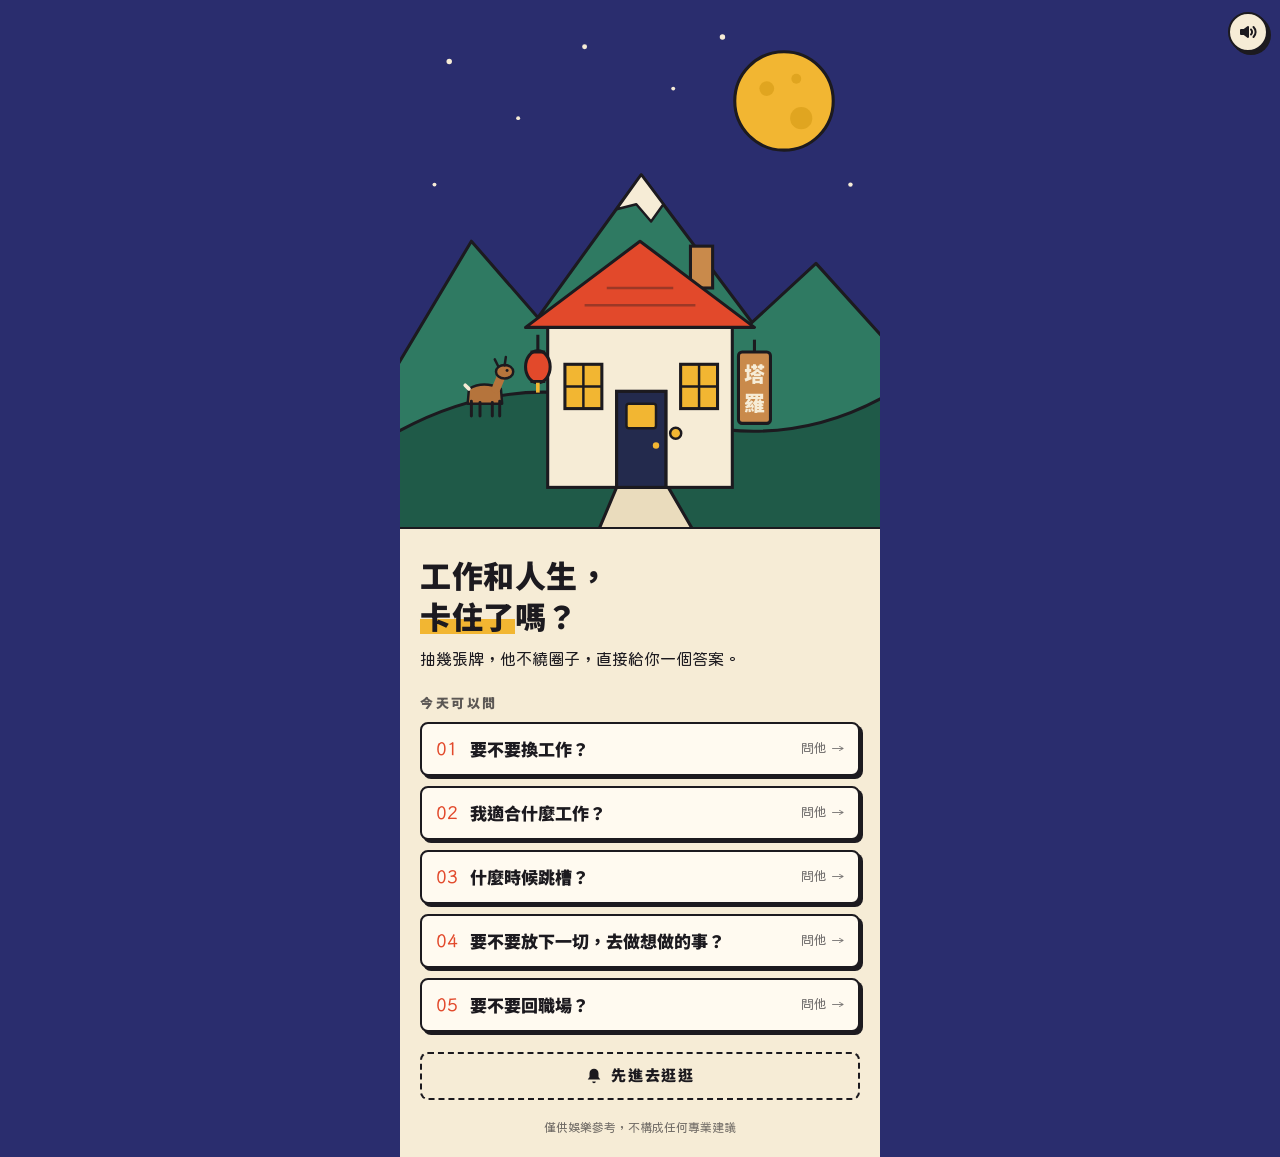
==== commit 72e0d371: "第五道「要不要回職場？」：給在家顧小孩、照顧家人、休息一陣子的人；天賦題補「在家照顧家人」 Co-Authored-By: Claude Opus 5.5 <noreply@anthropic.com" ====
--- a/index.html
+++ b/index.html
@@ -242,6 +242,7 @@
 .cread .nm{font-family:var(--display);font-weight:900;font-size:19px;margin:1px 0 3px}
 .cread .nm small{font-family:var(--ui);font-weight:400;font-size:13px;background:var(--yellow);padding:0 6px;border-radius:2px;margin-left:6px;vertical-align:2px}
 .cread p{font-size:15.5px}
+.cread p.look{font-size:13.5px;line-height:1.65;color:rgba(28,26,31,.62);margin:2px 0 6px}
 
 .envelope{position:relative;margin-top:30px;background:var(--kraft);border:2.5px solid var(--ink);border-radius:6px;box-shadow:5px 5px 0 var(--ink);padding:140px 18px 20px;overflow:hidden}
 .envelope .flap{position:absolute;left:0;top:0;width:100%;height:96px}
@@ -431,7 +432,7 @@
       <div class="shuffle-wrap">
         <div class="deck" id="deck" role="button" tabindex="0" aria-label="按住洗牌"></div>
         <div class="bar"><i id="bar"></i></div>
-        <div class="tag" id="deck-label">按住牌堆洗牌</div>
+        <div class="tag" id="deck-label">默念完，按住牌堆洗牌</div>
       </div>
     </div>
 
@@ -472,7 +473,7 @@
 const reduce = matchMedia('(prefers-reduced-motion: reduce)').matches;
 const wait = ms => new Promise(r => setTimeout(r, ms));
 // 自己玩用：網址加 ?full，信封會自動拆開，不跳付款
-const FULL = new URLSearchParams(location.search).has('full');
+const FULL = !new URLSearchParams(location.search).has('pay'); // 試玩期間預設全開，?pay 才看付費牆
 
 /* ---------- 聲音：全部用程式合成，不載入音檔 ---------- */
 const Snd = (() => {
@@ -588,6 +589,7 @@
   talent: ['你的天賦和熱情', '阻礙和方向'],
   timing: ['下個月，和一個提醒', '另外兩個月'],
   leap: ['你心裡的聲音', '出發之後'],
+  back: ['現在的你', '回去之後'],
 };
 const esc = s => String(s).replace(/[&<>"]/g, c => ({ '&':'&amp;', '<':'&lt;', '>':'&gt;', '"':'&quot;' }[c]));
 const posOf = row => (typeof row.pos === 'function' ? row.pos() : row.pos);
@@ -694,7 +696,7 @@
   deck.innerHTML = Array.from({ length: 6 }, () => `<div class="card">${backHTML}</div>`).join('');
   [...deck.children].forEach((c, i) => c.style.transform = `translate(${i * 1.2}px,${-i * 1.4}px)`);
   $('#bar').style.width = '0';
-  $('#deck-label').textContent = '按住牌堆洗牌';
+  $('#deck-label').textContent = '默念完，按住牌堆洗牌';
 }
 (function(){
   const deck = $('#deck'); const NEED = 1900;
@@ -822,7 +824,7 @@
 let R = null;
 function thumb(d){ return `<div class="card flipped ${d.rev ? 'rev' : ''}">${cardFace(d)}</div>`; }
 function cread(c){
-  return `<div class="cread">${thumb(c.draw)}<div><div class="meta">${c.group}・${c.pos}</div><div class="nm">${cardName(c.draw)}<small>${c.draw.card.kw}</small></div><p>${c.text}</p></div></div>`;
+  return `<div class="cread">${thumb(c.draw)}<div><div class="meta">${c.group}・${c.pos}</div><div class="nm">${cardName(c.draw)}<small>${c.draw.card.kw}</small></div><p class="look">${cardLook(c.draw)}</p><p>${c.text}</p></div></div>`;
 }
 function renderResult(){
   R = topic.build(A, picks.map(p => p.draw));
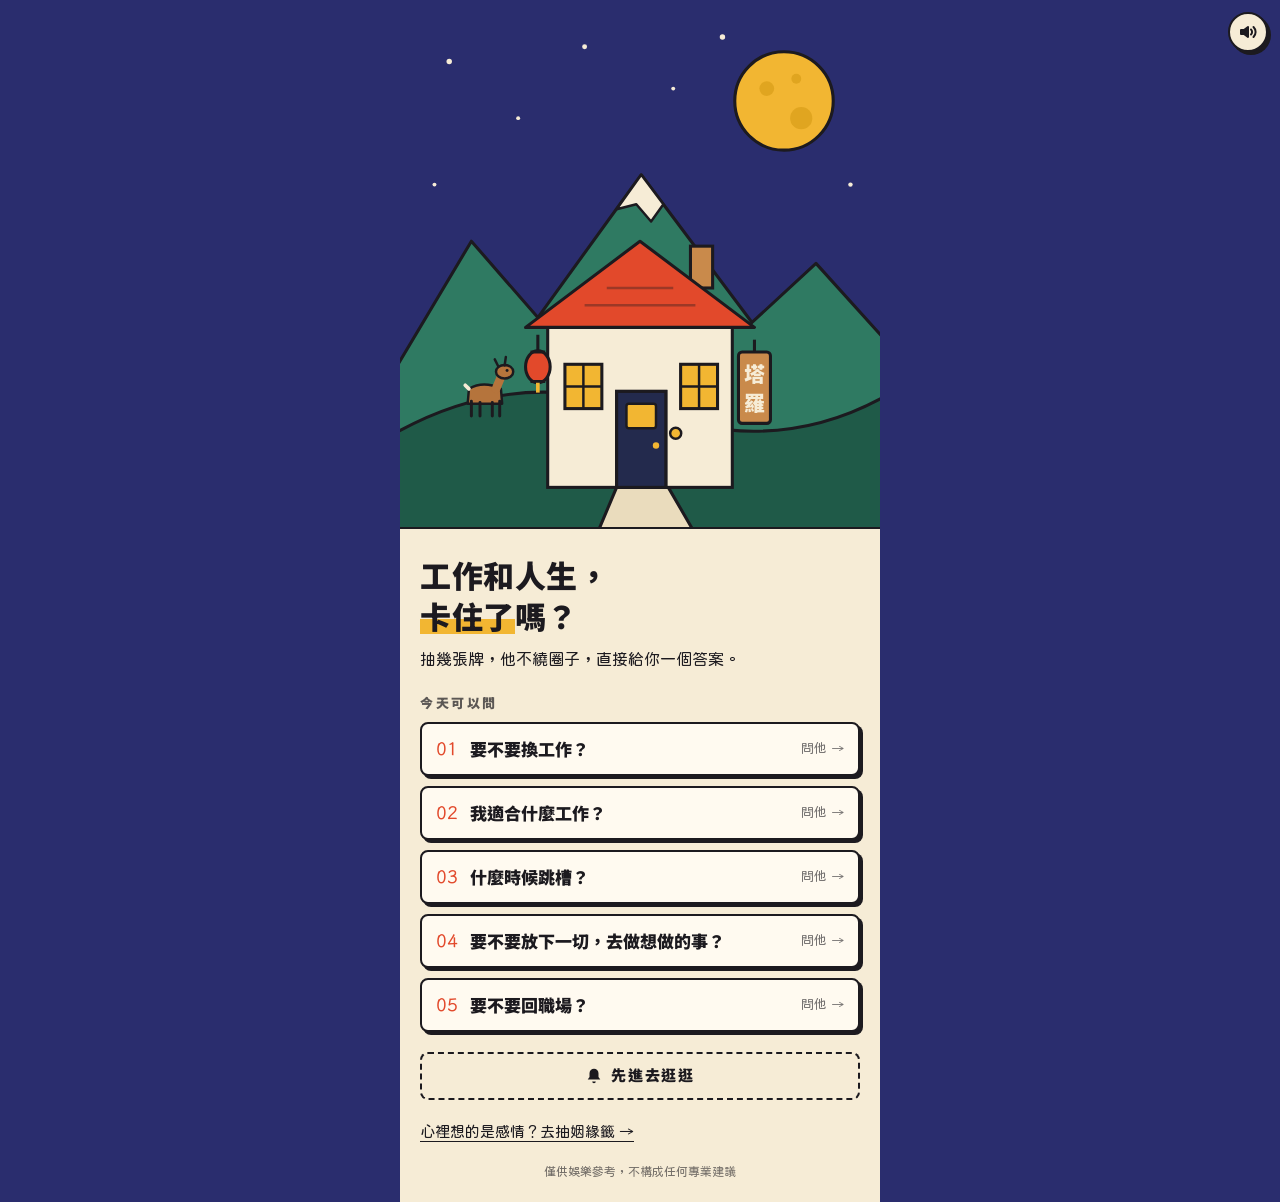
==== commit 3e25e1fa: "新增姻緣籤試玩與塔羅首頁入口" ====
--- a/index.html
+++ b/index.html
@@ -97,6 +97,7 @@
 .btn.ghost{background:transparent;color:var(--ink);box-shadow:none;border-style:dashed;height:48px;font-size:15px}
 .btn.ghost:active{transform:none}
 .btn.ghost svg{fill:var(--ink)}
+.love-entry{display:block;color:var(--ink);font-size:15px;margin-top:20px;text-underline-offset:4px}
 .door-panel .fine{margin-top:auto;padding-top:18px}
 
 /* ---------- 算命桌 ---------- */
@@ -243,6 +244,11 @@
 .cread .nm small{font-family:var(--ui);font-weight:400;font-size:13px;background:var(--yellow);padding:0 6px;border-radius:2px;margin-left:6px;vertical-align:2px}
 .cread p{font-size:15.5px}
 .cread p.look{font-size:13.5px;line-height:1.65;color:rgba(28,26,31,.62);margin:2px 0 6px}
+.connection{padding:14px 0;border-bottom:1.5px dashed rgba(28,26,31,.32);overflow-wrap:anywhere}
+.connection h3{font-family:var(--display);font-size:18px;font-weight:900;margin-bottom:6px}
+.connection .pair{font-size:14px;line-height:1.7;color:var(--red);margin:8px 0 4px}
+.connection p{font-size:16px;margin:6px 0}
+.connection .span{font-size:14px;line-height:1.7;color:rgba(28,26,31,.68)}
 
 .envelope{position:relative;margin-top:30px;background:var(--kraft);border:2.5px solid var(--ink);border-radius:6px;box-shadow:5px 5px 0 var(--ink);padding:140px 18px 20px;overflow:hidden}
 .envelope .flap{position:absolute;left:0;top:0;width:100%;height:96px}
@@ -346,6 +352,7 @@
       <button class="btn ghost" id="ring">
         <svg width="18" height="18" viewBox="0 0 20 20"><path d="M10 2a5 5 0 0 0-5 5v4l-2 3h14l-2-3V7a5 5 0 0 0-5-5zM8 16a2 2 0 0 0 4 0z"/></svg>先進去逛逛
       </button>
+      <a class="love-entry" href="love/">心裡想的是感情？去抽姻緣籤 →</a>
       <div class="fine">僅供娛樂參考，不構成任何專業建議</div>
     </div>
   </section>
@@ -852,6 +859,11 @@
   const box = $('#sealed'); box.hidden = false; box.className = 'unsealed';
   box.innerHTML = `
     <div class="sec"><span>${SEC[topicKey][1]}</span></div>${R.rest.map(i => cread(R.cards[i])).join('')}
+    ${R.connections && R.connections.length ? `<div class="sec"><span>把牌放在一起看</span></div>${R.connections.map(c => `
+      <section class="connection"><h3>${esc(c.group)}</h3>
+        ${c.pair ? `<div class="pair">${esc(c.pair.label)}</div><p>${esc(c.pair.text)}</p>` : ''}
+        <div class="span">${esc(c.span)}</div><p>${esc(c.text)}</p>
+      </section>`).join('')}` : ''}
     <div class="sec"><span>我的答案</span></div>
     <div class="verdict"><div class="lead">牌說</div><div><div class="stamp" id="stamp">${R.verdict.headline}</div></div><p>${R.verdict.reason}</p></div>
     <div class="sec"><span>接下來該做的</span></div>
